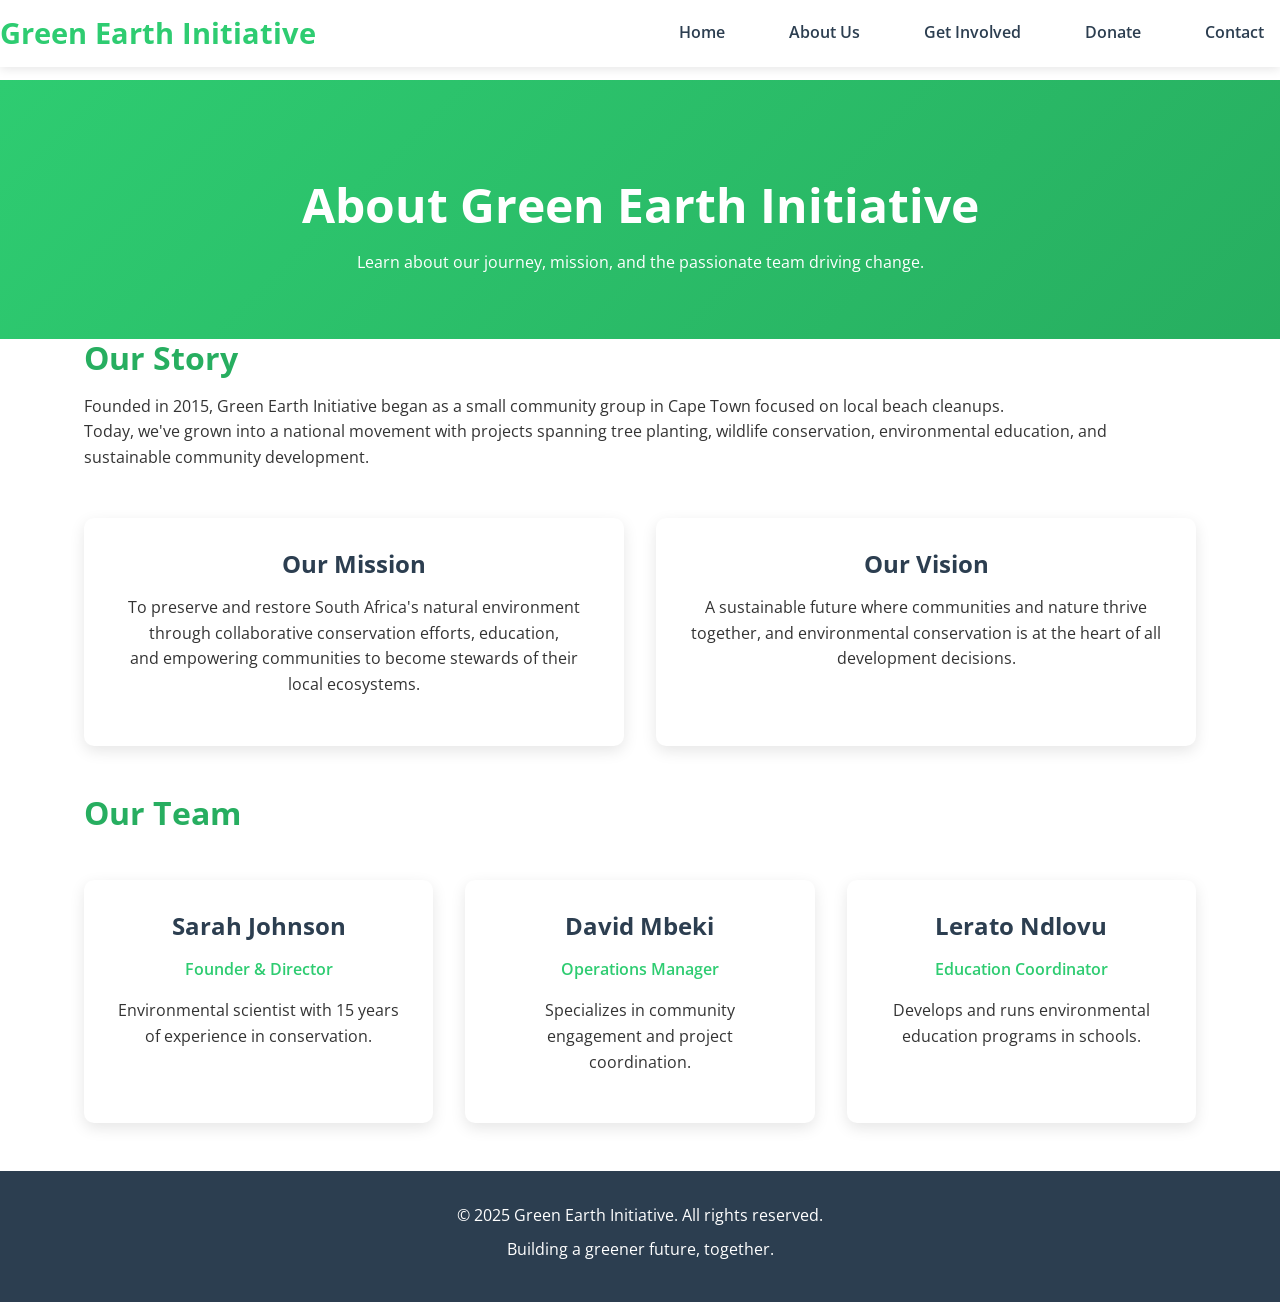
==== about.html @ fce31682 "THIS IS MY PART 2" ====
<!DOCTYPE html>
<html lang="en">
<head>
    <meta charset="UTF-8">
    <meta name="viewport" content="width=device-width, initial-scale=1.0">
    <meta name="description" content="Learn about Green Earth Initiative's mission, vision, history, and the team behind our environmental conservation efforts.">
    <title>About Us | Green Earth Initiative</title>
    <link rel="stylesheet" href="css/styles.css">
    <link href="https://fonts.googleapis.com/css2?family=Open+Sans:wght@400;600;700&display=swap" rel="stylesheet">
</head>
<body>
    <header>
        <div class="header-container">
            <a href="index.html" class="logo">
                <h1>Green Earth Initiative</h1>
            </a>
            <nav>
                <ul>
                    <li><a href="index.html">Home</a></li>
                    <li><a href="about.html">About Us</a></li>
                    <li><a href="involve.html">Get Involved</a></li>
                    <li><a href="donate.html">Donate</a></li>
                    <li><a href="contact.html">Contact</a></li>
                </ul>
            </nav>
        </div>
    </header>

    <main>
        <section class="page-header">
            <div class="container">
                <h1>About Green Earth Initiative</h1>
                <p>Learn about our journey, mission, and the passionate team driving change.</p>
            </div>
        </section>

        <section class="history">
            <div class="container">
                <h2>Our Story</h2>
                <p>Founded in 2015, Green Earth Initiative began as a small community group in Cape Town focused on local beach cleanups.<br>
                     Today, we've grown into a national movement with projects spanning tree planting, wildlife conservation, environmental education, and sustainable community development.</p>
            </div>
        </section>

        <section class="mission-vision">
            <div class="container">
                <div class="mv-grid">
                    <div class="mv-card">
                        <h3>Our Mission</h3>
                        <p>To preserve and restore South Africa's natural environment through collaborative conservation efforts, education, <br>
                            and empowering communities to become stewards of their local ecosystems.</p>
                    </div>
                    <div class="mv-card">
                        <h3>Our Vision</h3>
                        <p>A sustainable future where communities and nature thrive together, and environmental conservation is at the heart of all development decisions.</p>
                    </div>
                </div>
            </div>
        </section>

        <section class="team">
            <div class="container">
                <h2>Our Team</h2>
                <div class="team-grid">
                    <div class="team-member">
                        <h3>Sarah Johnson</h3>
                        <p class="role">Founder & Director</p>
                        <p>Environmental scientist with 15 years of experience in conservation.</p>
                    </div>
                    <div class="team-member">
                        <h3>David Mbeki</h3>
                        <p class="role">Operations Manager</p>
                        <p>Specializes in community engagement and project coordination.</p>
                    </div>
                    <div class="team-member">
                        <h3>Lerato Ndlovu</h3>
                        <p class="role">Education Coordinator</p>
                        <p>Develops and runs environmental education programs in schools.</p>
                    </div>
                </div>
            </div>
        </section>
    </main>

    <footer>
        <div class="container">
            <p>&copy; 2025 Green Earth Initiative. All rights reserved.</p>
            <p>Building a greener future, together.</p>
        </div>
    </footer>

    <script src="js/script.js"></script>
</body>
</html>
---- css/styles.css ----
/* 1. GLOBAL STYLES & RESET */
* {
    margin: 0;
    padding: 0;
    box-sizing: border-box;
}

:root {
    --primary-green: #2ecc71;
    --primary-yellow: #f1c40f;
    --dark-green: #27ae60;
    --dark-gray: #2c3e50;
    --light-gray: #ecf0f1;
    --white: #ffffff;
}

body {
    font-family: 'Open Sans', sans-serif;
    line-height: 1.6;
    color: #333;
    background-color: var(--white);
}

.container {
    width: 90%;
    max-width: 1200px;
    margin: 0 auto;
    padding: 0 20px;
}

/* 2. TYPOGRAPHY */
h1, h2, h3, h4 {
    font-weight: 700;
    line-height: 1.2;
    margin-bottom: 1rem;
    color: var(--dark-gray);
}

h1 {
    font-size: 2.5rem;
}

h2 {
    font-size: 2rem;
    color: var(--dark-green);
}

h3 {
    font-size: 1.5rem;
}

p {
    margin-bottom: 1rem;
}

a {
    text-decoration: none;
    color: var(--primary-green);
    transition: color 0.3s ease;
}

a:hover {
    color: var(--dark-green);
}

/* 3. HEADER & NAVIGATION */
header {
    background-color: var(--white);
    box-shadow: 0 2px 10px rgba(0,0,0,0.1);
    position: fixed;
    width: 100%;
    top: 0;
    z-index: 1000;
}

.header-container {
    display: flex;
    justify-content: space-between;
    align-items: center;
    padding: 1rem 0;
}

.logo h1 {
    color: var(--primary-green);
    font-size: 1.8rem;
    margin: 0;
}

nav ul {
    display: flex;
    list-style: none;
    gap: 2rem;
}

nav a {
    color: var(--dark-gray);
    font-weight: 600;
    padding: 0.5rem 1rem;
    border-radius: 5px;
    transition: all 0.3s ease;
}

nav a:hover {
    color: var(--white);
    background-color: var(--primary-green);
}

/* 4. HERO SECTION */
.hero {
    background: linear-gradient(rgba(0,0,0,0.5), rgba(0,0,0,0.5)), url('../images/hero-image.jpg');
    background-size: cover;
    background-position: center;
    height: 80vh;
    display: flex;
    align-items: center;
    justify-content: center;
    text-align: center;
    color: var(--white);
    margin-top: 80px;
}

.hero-content h2 {
    font-size: 3rem;
    color: var(--white);
    margin-bottom: 1rem;
}

.hero-content p {
    font-size: 1.2rem;
    margin-bottom: 2rem;
}

/* 5. BUTTONS */
.btn {
    display: inline-block;
    padding: 12px 30px;
    border-radius: 50px;
    font-weight: 600;
    text-transform: uppercase;
    transition: all 0.3s ease;
    border: none;
    cursor: pointer;
    font-size: 1rem;
    margin: 0.5rem;
}

.btn-primary {
    background-color: var(--primary-green);
    color: var(--white);
}

.btn-primary:hover {
    background-color: var(--dark-green);
    transform: translateY(-2px);
    box-shadow: 0 5px 15px rgba(0,0,0,0.2);
}

.btn-secondary {
    background-color: var(--primary-yellow);
    color: var(--dark-gray);
}

.btn-secondary:hover {
    background-color: #e67e22;
    transform: translateY(-2px);
}

.btn-outline {
    border: 2px solid var(--primary-green);
    color: var(--primary-green);
    background: transparent;
}

.btn-outline:hover {
    background-color: var(--primary-green);
    color: var(--white);
}

.cta-buttons {
    margin-top: 2rem;
}

/* 6. IMPACT STATS */
.impact-stats {
    padding: 4rem 0;
    background-color: var(--light-gray);
    text-align: center;
}

.stats-grid {
    display: grid;
    grid-template-columns: repeat(auto-fit, minmax(200px, 1fr));
    gap: 2rem;
    margin-top: 3rem;
}

.stat {
    background: var(--white);
    padding: 2rem;
    border-radius: 10px;
    box-shadow: 0 5px 15px rgba(0,0,0,0.1);
    transition: transform 0.3s ease;
}

.stat:hover {
    transform: translateY(-5px);
}

.stat h3 {
    font-size: 2.5rem;
    color: var(--primary-green);
    margin-bottom: 0.5rem;
}

/* 7. MISSION SECTION */
.mission-preview {
    padding: 4rem 0;
    text-align: center;
    background: linear-gradient(135deg, var(--primary-green) 0%, var(--dark-green) 100%);
    color: var(--white);
}

.mission-preview h2 {
    color: var(--white);
}

.mission-preview p {
    font-size: 1.1rem;
    max-width: 800px;
    margin: 0 auto 2rem;
}

/* 8. PAGE HEADERS */
.page-header {
    background: linear-gradient(135deg, var(--primary-green) 0%, var(--dark-green) 100%);
    color: var(--white);
    text-align: center;
    padding: 6rem 0 3rem;
    margin-top: 80px;
}

.page-header h1 {
    color: var(--white);
    font-size: 3rem;
}

/* 9. GRID LAYOUTS */
.mv-grid, .team-grid, .opportunities-grid, .impact-grid, .office-grid {
    display: grid;
    grid-template-columns: repeat(auto-fit, minmax(300px, 1fr));
    gap: 2rem;
    margin: 3rem 0;
}

.mv-card, .team-member, .opportunity, .impact-item, .office {
    background: var(--white);
    padding: 2rem;
    border-radius: 10px;
    box-shadow: 0 5px 15px rgba(0,0,0,0.1);
    text-align: center;
    transition: transform 0.3s ease;
}

.mv-card:hover, .team-member:hover, .opportunity:hover, .impact-item:hover, .office:hover {
    transform: translateY(-5px);
}

.role {
    color: var(--primary-green);
    font-weight: 600;
    margin-bottom: 1rem;
}

/* 10. FORMS */
.form-group {
    margin-bottom: 1.5rem;
}

label {
    display: block;
    margin-bottom: 0.5rem;
    font-weight: 600;
    color: var(--dark-gray);
}

input, select, textarea {
    width: 100%;
    padding: 12px;
    border: 2px solid #ddd;
    border-radius: 5px;
    font-size: 1rem;
    transition: border-color 0.3s ease;
}

input:focus, select:focus, textarea:focus {
    outline: none;
    border-color: var(--primary-green);
}

.volunteer-form, .donation-form, .contact-form {
    background: var(--light-gray);
    padding: 3rem;
    border-radius: 10px;
    margin: 3rem 0;
}

/* 11. MAP */
.map-placeholder {
    background: linear-gradient(135deg, var(--primary-green) 0%, var(--dark-green) 100%);
    height: 400px;
    border-radius: 10px;
    display: flex;
    align-items: center;
    justify-content: center;
    color: var(--white);
    font-size: 1.2rem;
    text-align: center;
}

/* 12. FOOTER */
footer {
    background-color: var(--dark-gray);
    color: var(--white);
    text-align: center;
    padding: 2rem 0;
    margin-top: 3rem;
}

footer p {
    margin-bottom: 0.5rem;
}

/* 13. RESPONSIVE DESIGN */
@media (max-width: 768px) {
    .header-container {
        flex-direction: column;
        gap: 1rem;
    }

    nav ul {
        flex-direction: column;
        gap: 1rem;
        text-align: center;
    }

    .hero-content h2 {
        font-size: 2rem;
    }

    .stats-grid {
        grid-template-columns: 1fr;
    }

    .cta-buttons {
        display: flex;
        flex-direction: column;
        align-items: center;
    }

    .btn {
        width: 100%;
        margin: 0.5rem 0;
    }

    .volunteer-form, .donation-form, .contact-form {
        padding: 1.5rem;
    }
}

/* 14. UTILITY CLASSES */
.text-center {
    text-align: center;
}

.mt-2 {
    margin-top: 2rem;
}

.mb-2 {
    margin-bottom: 2rem;
}

.hidden {
    display: none;
}
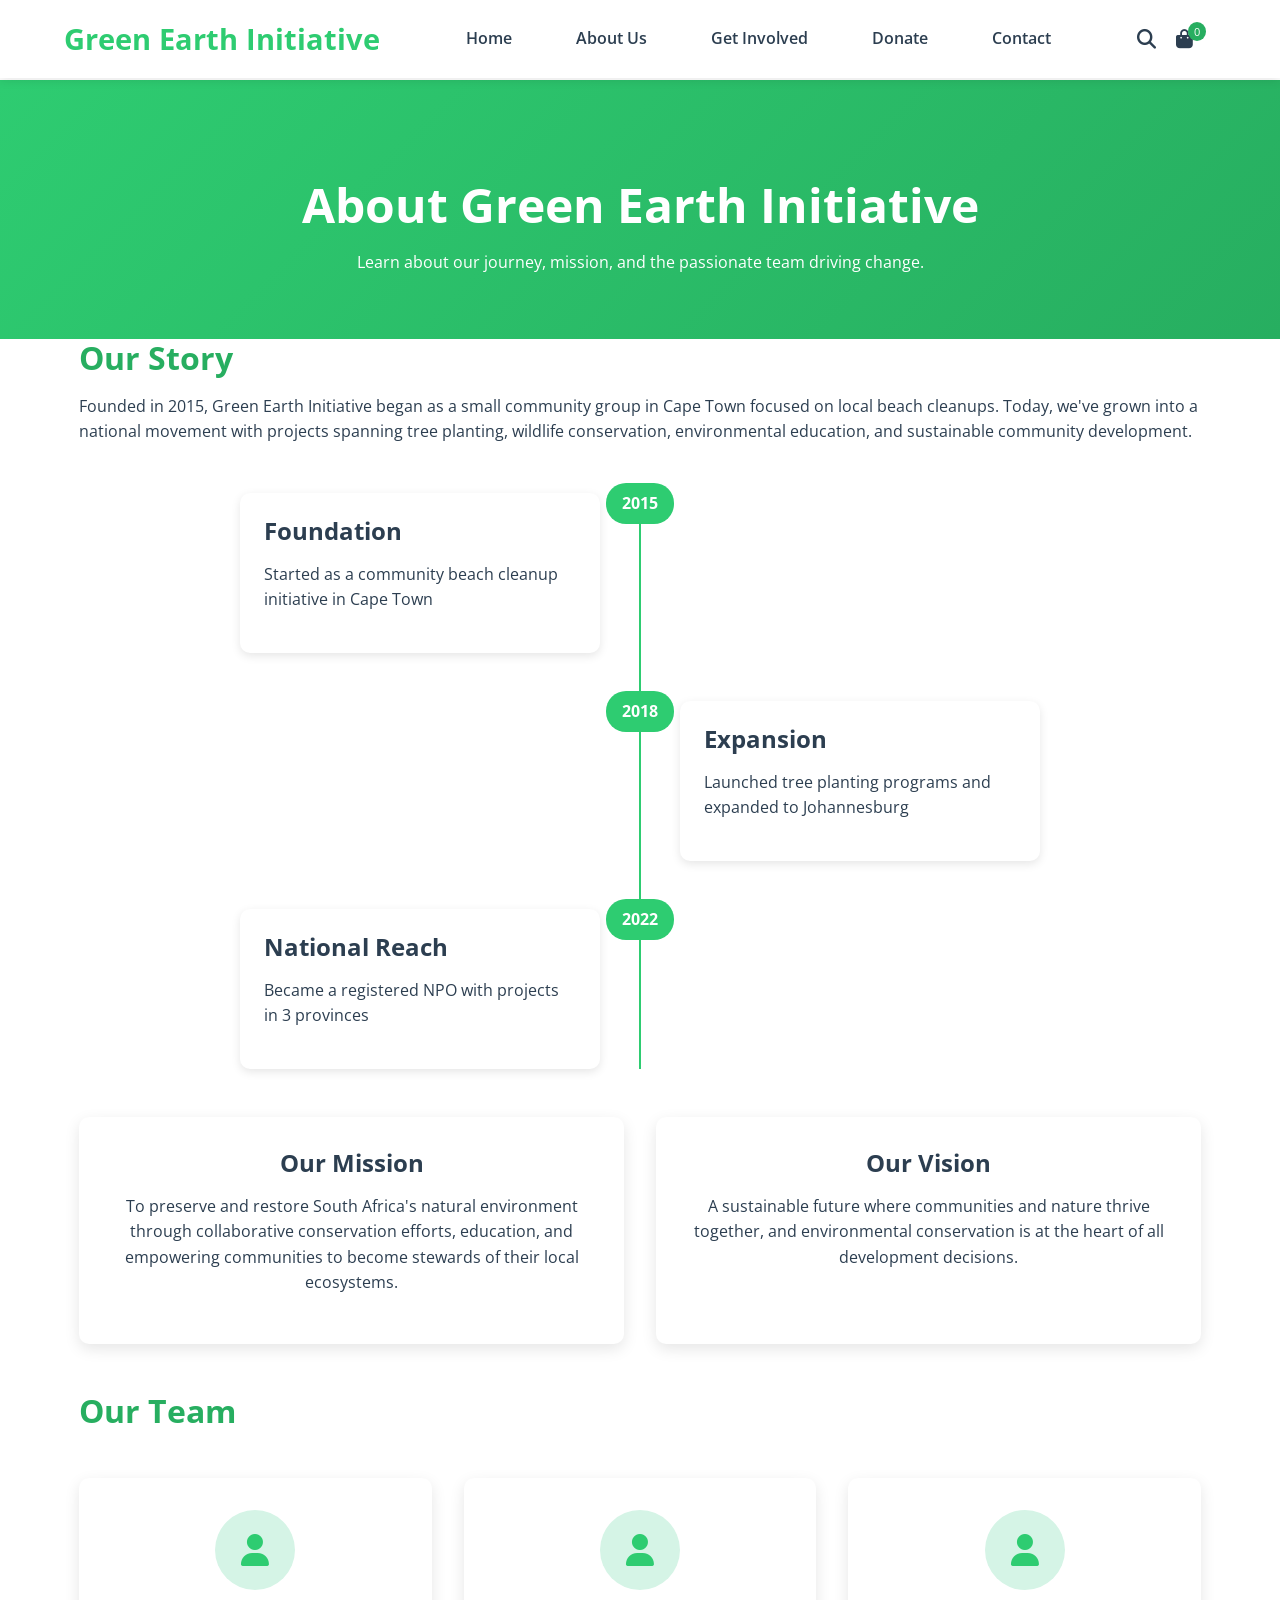
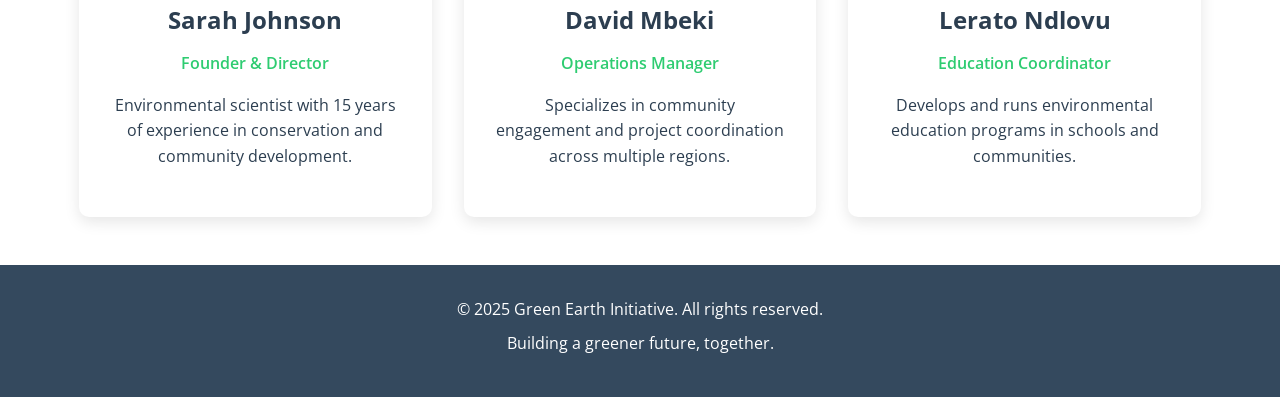
==== commit 99488583: "final changes" ====
--- a/about.html
+++ b/about.html
@@ -4,16 +4,19 @@
     <meta charset="UTF-8">
     <meta name="viewport" content="width=device-width, initial-scale=1.0">
     <meta name="description" content="Learn about Green Earth Initiative's mission, vision, history, and the team behind our environmental conservation efforts.">
+    <meta name="keywords" content="about us, mission, vision, team, history, environmental organization">
     <title>About Us | Green Earth Initiative</title>
     <link rel="stylesheet" href="css/styles.css">
+    <link href="https://cdnjs.cloudflare.com/ajax/libs/font-awesome/6.4.0/css/all.min.css" rel="stylesheet">
     <link href="https://fonts.googleapis.com/css2?family=Open+Sans:wght@400;600;700&display=swap" rel="stylesheet">
 </head>
 <body>
+    <div class="overlay" id="overlay"></div>
+
     <header>
-        <div class="header-container">
-            <a href="index.html" class="logo">
-                <h1>Green Earth Initiative</h1>
-            </a>
+        <div class="container header-container">
+            <a href="index.html" class="logo">Green Earth Initiative</a>
+            
             <nav>
                 <ul>
                     <li><a href="index.html">Home</a></li>
@@ -23,6 +26,14 @@
                     <li><a href="contact.html">Contact</a></li>
                 </ul>
             </nav>
+            
+            <div class="nav-icons">
+                <a href="#" id="search-btn"><i class="fas fa-search"></i></a>
+                <a href="#" id="cart-icon">
+                    <i class="fas fa-shopping-bag"></i>
+                    <span class="cart-count">0</span>
+                </a>
+            </div>
         </div>
     </header>
 
@@ -37,8 +48,31 @@
         <section class="history">
             <div class="container">
                 <h2>Our Story</h2>
-                <p>Founded in 2015, Green Earth Initiative began as a small community group in Cape Town focused on local beach cleanups.<br>
-                     Today, we've grown into a national movement with projects spanning tree planting, wildlife conservation, environmental education, and sustainable community development.</p>
+                <p>Founded in 2015, Green Earth Initiative began as a small community group in Cape Town focused on local beach cleanups. Today, we've grown into a national movement with projects spanning tree planting, wildlife conservation, environmental education, and sustainable community development.</p>
+                
+                <div class="timeline">
+                    <div class="timeline-item">
+                        <div class="timeline-year">2015</div>
+                        <div class="timeline-content">
+                            <h3>Foundation</h3>
+                            <p>Started as a community beach cleanup initiative in Cape Town</p>
+                        </div>
+                    </div>
+                    <div class="timeline-item">
+                        <div class="timeline-year">2018</div>
+                        <div class="timeline-content">
+                            <h3>Expansion</h3>
+                            <p>Launched tree planting programs and expanded to Johannesburg</p>
+                        </div>
+                    </div>
+                    <div class="timeline-item">
+                        <div class="timeline-year">2022</div>
+                        <div class="timeline-content">
+                            <h3>National Reach</h3>
+                            <p>Became a registered NPO with projects in 3 provinces</p>
+                        </div>
+                    </div>
+                </div>
             </div>
         </section>
 
@@ -47,8 +81,7 @@
                 <div class="mv-grid">
                     <div class="mv-card">
                         <h3>Our Mission</h3>
-                        <p>To preserve and restore South Africa's natural environment through collaborative conservation efforts, education, <br>
-                            and empowering communities to become stewards of their local ecosystems.</p>
+                        <p>To preserve and restore South Africa's natural environment through collaborative conservation efforts, education, and empowering communities to become stewards of their local ecosystems.</p>
                     </div>
                     <div class="mv-card">
                         <h3>Our Vision</h3>
@@ -63,19 +96,28 @@
                 <h2>Our Team</h2>
                 <div class="team-grid">
                     <div class="team-member">
+                        <div class="member-photo">
+                            <i class="fas fa-user"></i>
+                        </div>
                         <h3>Sarah Johnson</h3>
                         <p class="role">Founder & Director</p>
-                        <p>Environmental scientist with 15 years of experience in conservation.</p>
+                        <p>Environmental scientist with 15 years of experience in conservation and community development.</p>
                     </div>
                     <div class="team-member">
+                        <div class="member-photo">
+                            <i class="fas fa-user"></i>
+                        </div>
                         <h3>David Mbeki</h3>
                         <p class="role">Operations Manager</p>
-                        <p>Specializes in community engagement and project coordination.</p>
+                        <p>Specializes in community engagement and project coordination across multiple regions.</p>
                     </div>
                     <div class="team-member">
+                        <div class="member-photo">
+                            <i class="fas fa-user"></i>
+                        </div>
                         <h3>Lerato Ndlovu</h3>
                         <p class="role">Education Coordinator</p>
-                        <p>Develops and runs environmental education programs in schools.</p>
+                        <p>Develops and runs environmental education programs in schools and communities.</p>
                     </div>
                 </div>
             </div>
--- a/css/styles.css
+++ b/css/styles.css
@@ -1,4 +1,4 @@
-/* 1. GLOBAL STYLES & RESET */
+ /* === GLOBAL STYLES & RESET === */
 * {
     margin: 0;
     padding: 0;
@@ -7,17 +7,21 @@
 
 :root {
     --primary-green: #2ecc71;
-    --primary-yellow: #f1c40f;
     --dark-green: #27ae60;
-    --dark-gray: #2c3e50;
+    --light-green: #d5f4e6;
+    --accent-yellow: #f1c40f;
+    --dark-yellow: #f39c12;
+    --white: #ffffff;
+    --black: #2c3e50;
+    --gray: #7f8c8d;
     --light-gray: #ecf0f1;
-    --white: #ffffff;
+    --dark-gray: #34495e;
 }
 
 body {
     font-family: 'Open Sans', sans-serif;
     line-height: 1.6;
-    color: #333;
+    color: var(--black);
     background-color: var(--white);
 }
 
@@ -25,15 +29,42 @@
     width: 90%;
     max-width: 1200px;
     margin: 0 auto;
-    padding: 0 20px;
-}
-
-/* 2. TYPOGRAPHY */
+    padding: 0 15px;
+}
+
+/* === PERFORMANCE OPTIMIZATIONS === */
+/* Critical CSS - Above the fold styles */
+.link-preload {
+    position: absolute;
+    width: 0;
+    height: 0;
+    overflow: hidden;
+}
+
+/* Reduce layout shifts */
+img {
+    max-width: 100%;
+    height: auto;
+}
+
+/* Optimize animations */
+@media (prefers-reduced-motion: reduce) {
+    *,
+    *::before,
+    *::after {
+        animation-duration: 0.01ms !important;
+        animation-iteration-count: 1 !important;
+        transition-duration: 0.01ms !important;
+        scroll-behavior: auto !important;
+    }
+}
+
+/* === TYPOGRAPHY === */
 h1, h2, h3, h4 {
     font-weight: 700;
     line-height: 1.2;
     margin-bottom: 1rem;
-    color: var(--dark-gray);
+    color: var(--black);
 }
 
 h1 {
@@ -63,7 +94,7 @@
     color: var(--dark-green);
 }
 
-/* 3. HEADER & NAVIGATION */
+/* === HEADER & NAVIGATION === */
 header {
     background-color: var(--white);
     box-shadow: 0 2px 10px rgba(0,0,0,0.1);
@@ -80,10 +111,11 @@
     padding: 1rem 0;
 }
 
-.logo h1 {
-    color: var(--primary-green);
+.logo {
     font-size: 1.8rem;
-    margin: 0;
+    font-weight: 700;
+    color: var(--primary-green);
+    text-decoration: none;
 }
 
 nav ul {
@@ -93,7 +125,7 @@
 }
 
 nav a {
-    color: var(--dark-gray);
+    color: var(--black);
     font-weight: 600;
     padding: 0.5rem 1rem;
     border-radius: 5px;
@@ -105,7 +137,34 @@
     background-color: var(--primary-green);
 }
 
-/* 4. HERO SECTION */
+.nav-icons {
+    display: flex;
+    gap: 20px;
+}
+
+.nav-icons a {
+    color: var(--black);
+    font-size: 1.2rem;
+    transition: all 0.3s ease;
+}
+
+.nav-icons a:hover {
+    color: var(--primary-green);
+    transform: scale(1.1);
+}
+
+.cart-count {
+    background-color: var(--dark-green);
+    color: var(--white);
+    border-radius: 50%;
+    padding: 2px 6px;
+    font-size: 0.7rem;
+    position: relative;
+    top: -10px;
+    right: 10px;
+}
+
+/* === HERO SECTION === */
 .hero {
     background: linear-gradient(rgba(0,0,0,0.5), rgba(0,0,0,0.5)), url('../images/hero-image.jpg');
     background-size: cover;
@@ -130,7 +189,7 @@
     margin-bottom: 2rem;
 }
 
-/* 5. BUTTONS */
+/* === BUTTONS === */
 .btn {
     display: inline-block;
     padding: 12px 30px;
@@ -156,12 +215,12 @@
 }
 
 .btn-secondary {
-    background-color: var(--primary-yellow);
-    color: var(--dark-gray);
+    background-color: var(--accent-yellow);
+    color: var(--black);
 }
 
 .btn-secondary:hover {
-    background-color: #e67e22;
+    background-color: var(--dark-yellow);
     transform: translateY(-2px);
 }
 
@@ -180,7 +239,7 @@
     margin-top: 2rem;
 }
 
-/* 6. IMPACT STATS */
+/* === IMPACT STATS === */
 .impact-stats {
     padding: 4rem 0;
     background-color: var(--light-gray);
@@ -212,7 +271,7 @@
     margin-bottom: 0.5rem;
 }
 
-/* 7. MISSION SECTION */
+/* === MISSION SECTION === */
 .mission-preview {
     padding: 4rem 0;
     text-align: center;
@@ -230,7 +289,7 @@
     margin: 0 auto 2rem;
 }
 
-/* 8. PAGE HEADERS */
+/* === PAGE HEADERS === */
 .page-header {
     background: linear-gradient(135deg, var(--primary-green) 0%, var(--dark-green) 100%);
     color: var(--white);
@@ -244,15 +303,15 @@
     font-size: 3rem;
 }
 
-/* 9. GRID LAYOUTS */
-.mv-grid, .team-grid, .opportunities-grid, .impact-grid, .office-grid {
+/* === GRID LAYOUTS === */
+.mv-grid, .team-grid, .opportunities-grid, .impact-grid, .office-grid, .options-grid, .transparency-grid, .faq-grid {
     display: grid;
     grid-template-columns: repeat(auto-fit, minmax(300px, 1fr));
     gap: 2rem;
     margin: 3rem 0;
 }
 
-.mv-card, .team-member, .opportunity, .impact-item, .office {
+.mv-card, .team-member, .opportunity, .impact-item, .office, .option-card, .transparency-item, .faq-item {
     background: var(--white);
     padding: 2rem;
     border-radius: 10px;
@@ -261,7 +320,7 @@
     transition: transform 0.3s ease;
 }
 
-.mv-card:hover, .team-member:hover, .opportunity:hover, .impact-item:hover, .office:hover {
+.mv-card:hover, .team-member:hover, .opportunity:hover, .impact-item:hover, .office:hover, .option-card:hover, .transparency-item:hover, .faq-item:hover {
     transform: translateY(-5px);
 }
 
@@ -271,9 +330,10 @@
     margin-bottom: 1rem;
 }
 
-/* 10. FORMS */
+/* === FORMS === */
 .form-group {
     margin-bottom: 1.5rem;
+    position: relative;
 }
 
 label {
@@ -290,6 +350,7 @@
     border-radius: 5px;
     font-size: 1rem;
     transition: border-color 0.3s ease;
+    font-family: 'Open Sans', sans-serif;
 }
 
 input:focus, select:focus, textarea:focus {
@@ -297,27 +358,627 @@
     border-color: var(--primary-green);
 }
 
-.volunteer-form, .donation-form, .contact-form {
+.volunteer-form, .contact-form-section, .donation-form-section {
     background: var(--light-gray);
     padding: 3rem;
     border-radius: 10px;
     margin: 3rem 0;
 }
 
-/* 11. MAP */
-.map-placeholder {
-    background: linear-gradient(135deg, var(--primary-green) 0%, var(--dark-green) 100%);
-    height: 400px;
+/* === FORM VALIDATION STYLES === */
+.error-message {
+    color: #e74c3c;
+    font-size: 0.8rem;
+    margin-top: 0.25rem;
+    display: block;
+}
+
+input.error,
+select.error,
+textarea.error {
+    border-color: #e74c3c !important;
+    background-color: #fee;
+}
+
+input.valid,
+select.valid,
+textarea.valid {
+    border-color: #2ecc71 !important;
+}
+
+/* === NOTIFICATION STYLES === */
+.notification {
+    position: fixed;
+    top: 100px;
+    right: 20px;
+    padding: 15px 20px;
+    border-radius: 5px;
+    color: white;
+    z-index: 10000;
+    transform: translateX(400px);
+    transition: transform 0.3s ease;
+    max-width: 300px;
+    display: flex;
+    justify-content: space-between;
+    align-items: center;
+}
+
+.notification.show {
+    transform: translateX(0);
+}
+
+.notification-success {
+    background-color: #2ecc71;
+}
+
+.notification-error {
+    background-color: #e74c3c;
+}
+
+.notification-warning {
+    background-color: #f39c12;
+}
+
+.notification-info {
+    background-color: #3498db;
+}
+
+.notification-close {
+    background: none;
+    border: none;
+    color: white;
+    font-size: 1.2rem;
+    cursor: pointer;
+    margin-left: 10px;
+}
+
+/* === LIGHTBOX GALLERY STYLES === */
+.lightbox {
+    position: fixed;
+    top: 0;
+    left: 0;
+    width: 100%;
+    height: 100%;
+    background: rgba(0, 0, 0, 0.9);
+    display: none;
+    justify-content: center;
+    align-items: center;
+    z-index: 10000;
+}
+
+.lightbox.active {
+    display: flex;
+}
+
+.lightbox-content {
+    position: relative;
+    max-width: 90%;
+    max-height: 90%;
+}
+
+.lightbox-content img {
+    max-width: 100%;
+    max-height: 90vh;
     border-radius: 10px;
+}
+
+.lightbox-close,
+.lightbox-prev,
+.lightbox-next {
+    position: absolute;
+    background: rgba(0, 0, 0, 0.7);
+    color: white;
+    border: none;
+    padding: 10px 15px;
+    cursor: pointer;
+    border-radius: 50%;
+    font-size: 1.2rem;
+}
+
+.lightbox-close {
+    top: -40px;
+    right: -40px;
+}
+
+.lightbox-prev {
+    left: 20px;
+    top: 50%;
+    transform: translateY(-50%);
+}
+
+.lightbox-next {
+    right: 20px;
+    top: 50%;
+    transform: translateY(-50%);
+}
+
+/* === GALLERY SECTION === */
+.gallery-section {
+    padding: 4rem 0;
+    background: var(--white);
+}
+
+.gallery-grid {
+    display: grid;
+    grid-template-columns: repeat(auto-fit, minmax(300px, 1fr));
+    gap: 2rem;
+    margin-top: 2rem;
+}
+
+.gallery-item {
+    position: relative;
+    border-radius: 10px;
+    overflow: hidden;
+    box-shadow: 0 5px 15px rgba(0,0,0,0.1);
+    transition: transform 0.3s ease;
+}
+
+.gallery-item:hover {
+    transform: translateY(-5px);
+}
+
+.gallery-image {
+    width: 100%;
+    height: 250px;
+    object-fit: cover;
+    cursor: pointer;
+    transition: transform 0.3s ease;
+}
+
+.gallery-item:hover .gallery-image {
+    transform: scale(1.05);
+}
+
+.gallery-caption {
+    position: absolute;
+    bottom: 0;
+    left: 0;
+    right: 0;
+    background: rgba(0,0,0,0.7);
+    color: white;
+    padding: 1rem;
+    text-align: center;
+}
+
+/* === TIMELINE === */
+.timeline {
+    position: relative;
+    max-width: 800px;
+    margin: 3rem auto;
+}
+
+.timeline::before {
+    content: '';
+    position: absolute;
+    left: 50%;
+    top: 0;
+    bottom: 0;
+    width: 2px;
+    background: var(--primary-green);
+    transform: translateX(-50%);
+}
+
+.timeline-item {
+    display: flex;
+    justify-content: space-between;
+    align-items: center;
+    margin-bottom: 3rem;
+    position: relative;
+}
+
+.timeline-year {
+    background: var(--primary-green);
+    color: white;
+    padding: 0.5rem 1rem;
+    border-radius: 20px;
+    font-weight: bold;
+    position: absolute;
+    left: 50%;
+    transform: translateX(-50%);
+    top: -10px;
+    z-index: 2;
+}
+
+.timeline-content {
+    background: white;
+    padding: 1.5rem;
+    border-radius: 10px;
+    box-shadow: 0 3px 10px rgba(0,0,0,0.1);
+    width: 45%;
+}
+
+.timeline-item:nth-child(odd) .timeline-content {
+    margin-right: auto;
+}
+
+.timeline-item:nth-child(even) .timeline-content {
+    margin-left: auto;
+}
+
+/* === EVENTS === */
+.upcoming-events {
+    padding: 4rem 0;
+    background: var(--light-gray);
+}
+
+.events-list {
+    max-width: 800px;
+    margin: 0 auto;
+}
+
+.event-item {
+    display: flex;
+    align-items: center;
+    background: white;
+    padding: 1.5rem;
+    border-radius: 10px;
+    margin-bottom: 1rem;
+    box-shadow: 0 3px 10px rgba(0,0,0,0.1);
+    transition: transform 0.3s ease;
+}
+
+.event-item:hover {
+    transform: translateX(5px);
+}
+
+.event-date {
+    background: var(--primary-green);
+    color: white;
+    padding: 1rem;
+    border-radius: 10px;
+    text-align: center;
+    min-width: 80px;
+    margin-right: 1.5rem;
+}
+
+.event-day {
+    display: block;
+    font-size: 1.5rem;
+    font-weight: bold;
+}
+
+.event-month {
+    display: block;
+    font-size: 0.9rem;
+    text-transform: uppercase;
+}
+
+.event-details {
+    flex-grow: 1;
+}
+
+.event-details h3 {
+    margin-bottom: 0.5rem;
+}
+
+.event-details p {
+    margin-bottom: 0.25rem;
+    color: var(--gray);
+}
+
+/* === EMERGENCY BANNER === */
+.emergency-contact {
+    padding: 2rem 0;
+}
+
+.emergency-banner {
+    background: linear-gradient(135deg, #e74c3c, #c0392b);
+    color: white;
+    padding: 1.5rem;
+    border-radius: 10px;
+    display: flex;
+    align-items: center;
+    gap: 1rem;
+}
+
+.emergency-banner i {
+    font-size: 2rem;
+}
+
+.emergency-banner h3 {
+    margin-bottom: 0.5rem;
+    color: white;
+}
+
+/* === DONATION SPECIFIC STYLES === */
+.amount-buttons {
+    display: flex;
+    gap: 0.5rem;
+    margin-bottom: 1rem;
+    flex-wrap: wrap;
+}
+
+.amount-btn {
+    padding: 0.75rem 1.5rem;
+    border: 2px solid var(--primary-green);
+    background: white;
+    color: var(--primary-green);
+    border-radius: 5px;
+    cursor: pointer;
+    transition: all 0.3s ease;
+    font-weight: 600;
+}
+
+.amount-btn:hover,
+.amount-btn.active {
+    background: var(--primary-green);
+    color: white;
+}
+
+.security-notice {
+    background: var(--light-green);
+    padding: 1rem;
+    border-radius: 5px;
+    margin: 1.5rem 0;
+    display: flex;
+    align-items: center;
+    gap: 1rem;
+}
+
+.security-notice i {
+    color: var(--primary-green);
+    font-size: 1.5rem;
+}
+
+/* === CHECKBOX STYLES === */
+.checkbox-label {
+    display: flex;
+    align-items: center;
+    cursor: pointer;
+    margin-bottom: 0.5rem;
+}
+
+.checkbox-label input {
+    display: none;
+}
+
+.checkmark {
+    width: 20px;
+    height: 20px;
+    border: 2px solid #ddd;
+    border-radius: 3px;
+    margin-right: 10px;
+    position: relative;
+    transition: all 0.3s ease;
+}
+
+.checkbox-label input:checked + .checkmark {
+    background: var(--primary-green);
+    border-color: var(--primary-green);
+}
+
+.checkbox-label input:checked + .checkmark::after {
+    content: '✓';
+    position: absolute;
+    color: white;
+    font-size: 14px;
+    top: 50%;
+    left: 50%;
+    transform: translate(-50%, -50%);
+}
+
+/* === CART SIDEBAR === */
+.cart-sidebar {
+    position: fixed;
+    top: 0;
+    right: -400px;
+    width: 350px;
+    height: 100vh;
+    background-color: var(--white);
+    box-shadow: -5px 0 15px rgba(0,0,0,0.1);
+    padding: 20px;
+    overflow-y: auto;
+    transition: right 0.4s ease;
+    z-index: 1000;
+}
+
+.cart-sidebar.active {
+    right: 0;
+}
+
+.cart-header {
+    display: flex;
+    justify-content: space-between;
+    align-items: center;
+    margin-bottom: 20px;
+    padding-bottom: 10px;
+    border-bottom: 1px solid #eee;
+}
+
+.cart-header h2 {
+    color: var(--primary-green);
+}
+
+.close-cart {
+    background: none;
+    border: none;
+    font-size: 1.5rem;
+    cursor: pointer;
+    color: var(--gray);
+}
+
+.cart-items {
+    margin-bottom: 30px;
+}
+
+.cart-item {
+    display: flex;
+    margin-bottom: 15px;
+    padding-bottom: 15px;
+    border-bottom: 1px solid #eee;
+}
+
+.cart-item-img {
+    width: 70px;
+    height: 70px;
+    object-fit: cover;
+    border-radius: 5px;
+    background-color: var(--light-green);
+    margin-right: 15px;
     display: flex;
     align-items: center;
     justify-content: center;
-    color: var(--white);
+    color: var(--primary-green);
+}
+
+.cart-item-info {
+    flex-grow: 1;
+}
+
+.cart-item-title {
+    font-weight: 600;
+    margin-bottom: 5px;
+}
+
+.cart-item-price {
+    color: var(--primary-green);
+    font-weight: 700;
+}
+
+.cart-item-quantity {
+    display: flex;
+    align-items: center;
+    margin-top: 5px;
+}
+
+.quantity-btn {
+    width: 25px;
+    height: 25px;
+    background-color: var(--light-green);
+    border: none;
+    border-radius: 3px;
+    cursor: pointer;
+}
+
+.quantity-input {
+    width: 40px;
+    height: 25px;
+    text-align: center;
+    margin: 0 5px;
+    border: 1px solid #ddd;
+    border-radius: 3px;
+}
+
+.remove-item {
+    color: var(--gray);
+    background: none;
+    border: none;
+    cursor: pointer;
     font-size: 1.2rem;
+    align-self: flex-start;
+}
+
+.cart-total {
+    font-size: 1.2rem;
+    font-weight: 700;
+    margin-bottom: 20px;
+    text-align: right;
+    color: var(--primary-green);
+}
+
+.checkout-btn {
+    width: 100%;
+    padding: 12px;
+    background-color: var(--primary-green);
+    color: var(--white);
+    border: none;
+    border-radius: 5px;
+    font-weight: 600;
+    cursor: pointer;
+    transition: background-color 0.3s ease;
+}
+
+.checkout-btn:hover {
+    background-color: var(--dark-green);
+}
+
+.empty-cart-message {
     text-align: center;
-}
-
-/* 12. FOOTER */
+    color: var(--gray);
+    margin: 30px 0;
+}
+
+/* === OVERLAY === */
+.overlay {
+    position: fixed;
+    top: 0;
+    left: 0;
+    width: 100%;
+    height: 100%;
+    background-color: rgba(0,0,0,0.5);
+    z-index: 999;
+    display: none;
+}
+
+.overlay.active {
+    display: block;
+}
+
+/* === SEARCH MODAL === */
+.search-modal {
+    position: fixed;
+    top: 0;
+    left: 0;
+    width: 100%;
+    height: 100%;
+    background: rgba(0, 0, 0, 0.8);
+    display: none;
+    justify-content: center;
+    align-items: flex-start;
+    z-index: 10000;
+    padding-top: 100px;
+}
+
+.search-modal.active {
+    display: flex;
+}
+
+.search-modal-content {
+    background: white;
+    padding: 30px;
+    border-radius: 10px;
+    width: 90%;
+    max-width: 500px;
+    position: relative;
+}
+
+.search-modal-content input {
+    width: 100%;
+    padding: 15px;
+    border: 2px solid #ddd;
+    border-radius: 5px;
+    font-size: 1.1rem;
+}
+
+.search-close {
+    position: absolute;
+    top: 10px;
+    right: 15px;
+    background: none;
+    border: none;
+    font-size: 1.5rem;
+    cursor: pointer;
+}
+
+.search-results {
+    margin-top: 20px;
+    max-height: 300px;
+    overflow-y: auto;
+}
+
+.search-result {
+    display: block;
+    padding: 10px;
+    border-bottom: 1px solid #eee;
+    color: #333;
+    text-decoration: none;
+}
+
+.search-result:hover {
+    background-color: #f5f5f5;
+}
+
+/* === FOOTER === */
 footer {
     background-color: var(--dark-gray);
     color: var(--white);
@@ -330,7 +991,34 @@
     margin-bottom: 0.5rem;
 }
 
-/* 13. RESPONSIVE DESIGN */
+.footer-links {
+    margin-top: 1rem;
+}
+
+.footer-links a {
+    color: var(--white);
+    margin: 0 1rem;
+}
+
+.footer-links a:hover {
+    color: var(--primary-green);
+}
+
+/* === ICON STYLES === */
+.member-photo, .opportunity-icon, .impact-icon, .option-icon, .office-icon {
+    width: 80px;
+    height: 80px;
+    background: var(--light-green);
+    border-radius: 50%;
+    display: flex;
+    align-items: center;
+    justify-content: center;
+    margin: 0 auto 1rem;
+    color: var(--primary-green);
+    font-size: 2rem;
+}
+
+/* === RESPONSIVE DESIGN === */
 @media (max-width: 768px) {
     .header-container {
         flex-direction: column;
@@ -362,24 +1050,106 @@
         margin: 0.5rem 0;
     }
 
-    .volunteer-form, .donation-form, .contact-form {
+    .volunteer-form, .contact-form-section, .donation-form-section {
         padding: 1.5rem;
     }
-}
-
-/* 14. UTILITY CLASSES */
-.text-center {
-    text-align: center;
-}
-
-.mt-2 {
-    margin-top: 2rem;
-}
-
-.mb-2 {
-    margin-bottom: 2rem;
-}
-
-.hidden {
+
+    .timeline::before {
+        left: 30px;
+    }
+
+    .timeline-item {
+        flex-direction: column;
+        align-items: flex-start;
+    }
+
+    .timeline-year {
+        position: static;
+        transform: none;
+        margin-bottom: 1rem;
+    }
+
+    .timeline-content {
+        width: 100%;
+        margin-left: 0 !important;
+    }
+
+    .event-item {
+        flex-direction: column;
+        text-align: center;
+    }
+
+    .event-date {
+        margin-right: 0;
+        margin-bottom: 1rem;
+    }
+
+    .emergency-banner {
+        flex-direction: column;
+        text-align: center;
+    }
+
+    .cart-sidebar {
+        width: 300px;
+    }
+
+    .menu-toggle {
+        display: block;
+    }
+    
+    nav ul {
+        display: none;
+        flex-direction: column;
+        position: absolute;
+        top: 100%;
+        left: 0;
+        width: 100%;
+        background: linear-gradient(135deg, var(--primary-green) 0%, var(--dark-green) 100%);
+        padding: 20px;
+    }
+    
+    nav.active ul {
+        display: flex;
+    }
+}
+
+/* === MOBILE MENU STYLES === */
+.menu-toggle {
     display: none;
+    background: none;
+    border: none;
+    color: var(--black);
+    font-size: 1.5rem;
+    cursor: pointer;
+}
+
+/* === LAZY LOADING STYLES === */
+.lazy {
+    opacity: 0;
+    transition: opacity 0.3s ease;
+}
+
+.lazy.loaded {
+    opacity: 1;
+}
+
+/* === ACCESSIBILITY === */
+@media (prefers-reduced-motion: reduce) {
+    * {
+        animation-duration: 0.01ms !important;
+        animation-iteration-count: 1 !important;
+        transition-duration: 0.01ms !important;
+    }
+}
+
+.sr-only {
+    position: absolute;
+    width: 1px;
+    height: 1px;
+    padding: 0;
+    margin: -1px;
+    overflow: hidden;
+    clip: rect(0, 0, 0, 0);
+    white-space: nowrap;
+    border: 0;
 }
